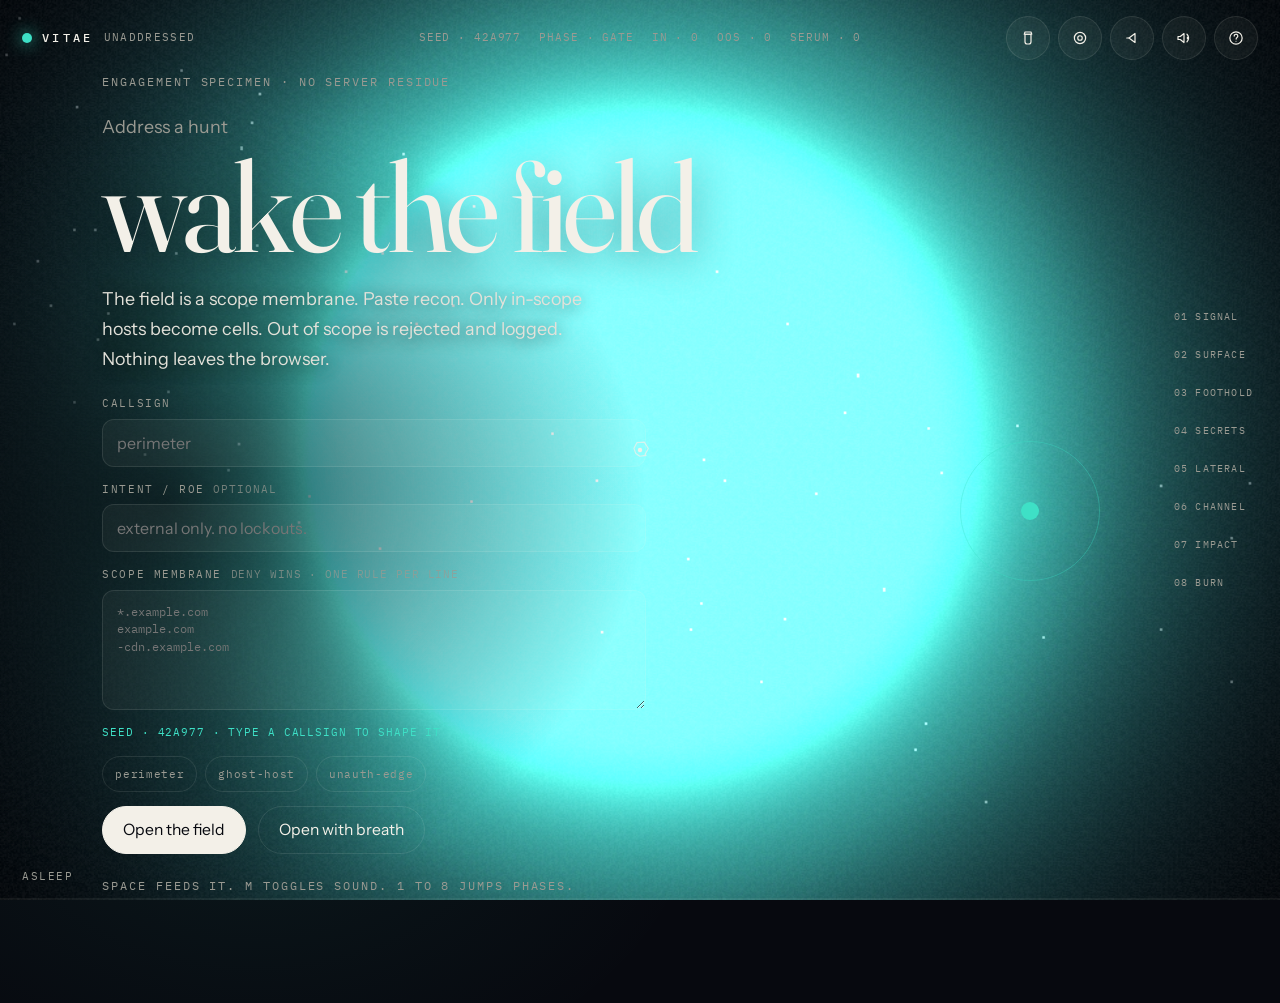
==== vitae/index.html @ b7992773 "Publish VITAE at /vitae Scope membrane and token serum as a GitHub Pages field, same shape as a proj" ====
<!DOCTYPE html>
<html lang="en">
<head>
  <meta charset="utf-8">
  <meta name="viewport" content="width=device-width, initial-scale=1">
  <title>VITAE · hunt specimen</title>
  <meta name="description" content="A scope membrane for recon. Only in-scope hosts become cells. Out of scope is rejected. Nothing leaves the browser.">
  <meta name="theme-color" content="#07090f">
  <meta property="og:title" content="VITAE · hunt specimen">
  <meta property="og:description" content="A scope membrane for recon. Only in-scope hosts become cells. Serum decodes JWTs and secrets in the browser.">
  <meta property="og:type" content="website">
  <meta property="og:url" content="https://kism37.github.io/vitae/">
  <link rel="icon" href="./favicon.svg" type="image/svg+xml">
  <link rel="preconnect" href="https://fonts.googleapis.com">
  <link rel="preconnect" href="https://fonts.gstatic.com" crossorigin>
  <link rel="preload" as="style" href="https://fonts.googleapis.com/css2?family=Fraunces:opsz,wght@9..144,400;9..144,500&family=IBM+Plex+Mono:wght@400;500&family=Instrument+Sans:wght@400;500&display=swap">
  <link rel="stylesheet" href="https://fonts.googleapis.com/css2?family=Fraunces:opsz,wght@9..144,400;9..144,500&family=IBM+Plex+Mono:wght@400;500&family=Instrument+Sans:wght@400;500&display=swap">
  <link rel="stylesheet" href="./css/styles.css">
</head>
<body>
  <a class="skip" href="#story">Skip to story</a>

  <canvas id="field" class="field" aria-hidden="true"></canvas>
  <canvas id="cursor" class="cursor-layer" aria-hidden="true"></canvas>

  <div class="grain" aria-hidden="true"></div>

  <header class="hud" role="banner">
    <div class="hud-brand">
      <span class="mark" aria-hidden="true"></span>
      <span class="hud-name">VITAE</span>
      <span class="hud-spec" id="hud-spec">unaddressed</span>
    </div>
    <p class="hud-vitals" aria-live="polite">
      <span id="vital-seed">SEED · ------</span>
      <span id="vital-scene">PHASE · GATE</span>
      <span id="vital-in">IN · 0</span>
      <span id="vital-oos">OOS · 0</span>
      <span id="vital-serum">SERUM · 0</span>
    </p>
    <div class="hud-actions">
      <button type="button" class="icon-btn" id="btn-serum" aria-expanded="false" aria-controls="serum" aria-label="Open serum" data-magnetic>
        <svg viewBox="0 0 24 24" width="18" height="18" aria-hidden="true">
          <path d="M8 4h8l1 3H7L8 4z" fill="none" stroke="currentColor" stroke-width="1.6" stroke-linejoin="round"/>
          <path d="M8 7h8v10a3 3 0 01-3 3h-2a3 3 0 01-3-3V7z" fill="none" stroke="currentColor" stroke-width="1.6"/>
        </svg>
      </button>
      <button type="button" class="icon-btn" id="btn-membrane" aria-expanded="false" aria-controls="membrane" aria-label="Open membrane" data-magnetic>
        <svg viewBox="0 0 24 24" width="18" height="18" aria-hidden="true">
          <circle cx="12" cy="12" r="3" fill="none" stroke="currentColor" stroke-width="1.6"/>
          <circle cx="12" cy="12" r="7.5" fill="none" stroke="currentColor" stroke-width="1.6"/>
        </svg>
      </button>
      <button type="button" class="icon-btn" id="btn-share" aria-label="Send this specimen" data-magnetic>
        <svg viewBox="0 0 24 24" width="18" height="18" aria-hidden="true">
          <path d="M8 12l8-6v12L8 12z" fill="none" stroke="currentColor" stroke-width="1.6" stroke-linejoin="round"/>
          <path d="M8 12H5" fill="none" stroke="currentColor" stroke-width="1.6" stroke-linecap="round"/>
        </svg>
      </button>
      <button type="button" class="icon-btn" id="btn-sound" aria-pressed="false" aria-label="Enable sound" data-magnetic>
        <svg viewBox="0 0 24 24" width="18" height="18" aria-hidden="true">
          <path id="icon-sound" fill="none" stroke="currentColor" stroke-width="1.6" stroke-linecap="round" stroke-linejoin="round" d="M4 10v4h3l5 4V6L7 10H4zm12.5 1a3 3 0 010 2M16 7a7 7 0 010 10"/>
        </svg>
      </button>
      <button type="button" class="icon-btn" id="btn-help" aria-expanded="false" aria-controls="help" aria-label="Open controls" data-magnetic>
        <svg viewBox="0 0 24 24" width="18" height="18" aria-hidden="true">
          <circle cx="12" cy="12" r="8.2" fill="none" stroke="currentColor" stroke-width="1.6"/>
          <path d="M9.6 9.4a2.4 2.4 0 114 1.8c-.7.6-1.4 1-1.4 2.2" fill="none" stroke="currentColor" stroke-width="1.6" stroke-linecap="round"/>
          <circle cx="12" cy="16.4" r="0.7" fill="currentColor"/>
        </svg>
      </button>
    </div>
  </header>

  <nav class="chapters" aria-label="Operator cycle">
    <ol>
      <li><a href="#signal" data-scene="0" data-magnetic>01 Signal</a></li>
      <li><a href="#surface" data-scene="1" data-magnetic>02 Surface</a></li>
      <li><a href="#foothold" data-scene="2" data-magnetic>03 Foothold</a></li>
      <li><a href="#secrets" data-scene="3" data-magnetic>04 Secrets</a></li>
      <li><a href="#lateral" data-scene="4" data-magnetic>05 Lateral</a></li>
      <li><a href="#channel" data-scene="5" data-magnetic>06 Channel</a></li>
      <li><a href="#impact" data-scene="6" data-magnetic>07 Impact</a></li>
      <li><a href="#burn" data-scene="7" data-magnetic>08 Burn</a></li>
    </ol>
  </nav>

  <nav class="phase-strip" aria-label="Phases">
    <ol>
      <li><button type="button" data-scene="0">01</button></li>
      <li><button type="button" data-scene="1">02</button></li>
      <li><button type="button" data-scene="2">03</button></li>
      <li><button type="button" data-scene="3">04</button></li>
      <li><button type="button" data-scene="4">05</button></li>
      <li><button type="button" data-scene="5">06</button></li>
      <li><button type="button" data-scene="6">07</button></li>
      <li><button type="button" data-scene="7">08</button></li>
    </ol>
  </nav>

  <div class="progress" role="progressbar" aria-label="Cycle progress" aria-valuemin="0" aria-valuemax="100" aria-valuenow="0">
    <span class="progress-bar" id="progress-bar"></span>
  </div>

  <p class="sr-live" id="scene-live" aria-live="polite"></p>

  <section class="gate" id="gate" aria-labelledby="gate-title">
    <p class="eyebrow">Engagement specimen · no server residue</p>
    <h1 id="gate-title" class="gate-title">
      <span class="gate-kicker">Address a hunt</span>
      <span class="display">wake the field</span>
    </h1>
    <p class="lede">The field is a scope membrane. Paste recon. Only in-scope hosts become cells. Out of scope is rejected and logged. Nothing leaves the browser.</p>

    <form class="address" id="address-form">
      <div class="field-row">
        <label for="callsign">Callsign</label>
        <input id="callsign" name="name" type="text" maxlength="32" autocomplete="off" spellcheck="false" placeholder="perimeter" inputmode="text">
      </div>
      <div class="field-row">
        <label for="intent">Intent / ROE <span class="opt">optional</span></label>
        <input id="intent" name="note" type="text" maxlength="80" autocomplete="off" placeholder="external only. no lockouts.">
      </div>
      <div class="field-row">
        <label for="scope">Scope membrane <span class="opt">deny wins · one rule per line</span></label>
        <textarea id="scope" name="scope" rows="5" spellcheck="false" placeholder="*.example.com&#10;example.com&#10;-cdn.example.com"></textarea>
      </div>
      <p class="live-seed" id="live-seed">SEED will form from the callsign</p>
      <div class="examples" id="examples" aria-label="Example specimens"></div>
      <div class="gate-actions">
        <button type="submit" class="btn primary" id="wake-silent" data-magnetic>Open the field</button>
        <button type="button" class="btn ghost" id="wake-sound" data-magnetic>Open with breath</button>
      </div>
    </form>
    <p class="hint">Space feeds it. M toggles sound. 1 to 8 jumps phases.</p>
    <div class="cell" aria-hidden="true">
      <span class="cell-core"></span>
      <span class="cell-ring"></span>
    </div>
  </section>

  <main id="story" class="story" hidden>
    <section class="chapter" id="signal" data-index="0">
      <div class="chapter-inner">
        <p class="index">01 / 08 · signal</p>
        <h2 class="display" data-physics>
          <span class="word">First</span>
          <span class="word">packet</span>
        </h2>
        <p class="copy">Paste recon into the membrane (V). httpx, nmap, URL dumps, a sitemap. Only what matches scope becomes a cell. The rest is a kill.</p>
      </div>
    </section>

    <section class="chapter" id="surface" data-index="1">
      <div class="chapter-inner">
        <p class="index">02 / 08 · surface</p>
        <h2 class="display" data-physics>
          <span class="word">The</span>
          <span class="word">edge</span>
          <span class="word">grows</span>
        </h2>
        <p class="copy">Hosts appear the way cells do: one, then a neighbor, because the first was lonely in DNS. What you can reach from outside is the only body that counts.</p>
      </div>
    </section>

    <section class="chapter" id="foothold" data-index="2">
      <div class="chapter-inner">
        <p class="index">03 / 08 · foothold</p>
        <h2 class="display" data-physics>
          <span class="word">A</span>
          <span class="word">session</span>
          <span class="word">writes</span>
        </h2>
        <p class="copy">Auth is not the end of the hunt. It is the start of the exploit phase. Hold still and the field forgets. Move and it dreams a spine into the app.</p>
      </div>
    </section>

    <section class="chapter" id="secrets" data-index="3">
      <div class="chapter-inner">
        <p class="index">04 / 08 · secrets</p>
        <h2 class="display" data-physics>
          <span class="word">Loot</span>
          <span class="word">has</span>
          <span class="word">mass</span>
        </h2>
        <p class="copy">Paste a JWT, a Set-Cookie, a JS chunk (T). Serum draws the secrets. Expiry is the pulse. Full values are copied, never written to disk.</p>
        <ul class="lexicon" aria-label="Orbiting lexicon">
          <li>session</li>
          <li>scope</li>
          <li>residue</li>
          <li>canary</li>
          <li>afterimage</li>
        </ul>
      </div>
    </section>

    <section class="chapter" id="lateral" data-index="4">
      <div class="chapter-inner">
        <p class="index">05 / 08 · lateral</p>
        <h2 class="display" data-physics>
          <span class="word">Color</span>
          <span class="word">is</span>
          <span class="word">blood</span>
        </h2>
        <p class="copy">Same tenant, next object. Staging to prod if the skin matches. Scroll and the palette migrates. A chain is scored on the end state, not the sum of parts.</p>
      </div>
    </section>

    <section class="chapter" id="channel" data-index="5">
      <div class="chapter-inner">
        <p class="index">06 / 08 · channel</p>
        <h2 class="display" data-physics>
          <span class="word">Silence</span>
          <span class="word">is</span>
          <span class="word">also</span>
          <span class="word">a</span>
          <span class="word">reply</span>
        </h2>
        <p class="copy">C2, exfil, a callback that should not exist. Sound is optional. If you armed breath, the drone is the organism thinking. A quiet channel is still a channel.</p>
      </div>
    </section>

    <section class="chapter" id="impact" data-index="6">
      <div class="chapter-inner">
        <p class="index">07 / 08 · impact</p>
        <h2 class="display" data-physics>
          <span class="word">Prove</span>
          <span class="word">it.</span>
          <span class="word">Then</span>
          <span class="word">stop.</span>
        </h2>
        <p class="copy">Press. Feed the field a pulse. It will not thank you. It will change. Impact is the path you demonstrated, not the theoretical maximum.</p>
        <button type="button" class="btn primary feed" id="btn-feed" data-magnetic>Feed the field</button>
      </div>
    </section>

    <section class="chapter" id="burn" data-index="7">
      <div class="chapter-inner">
        <p class="index">08 / 08 · burn</p>
        <h2 class="display" data-physics>
          <span class="word">No</span>
          <span class="word">residue</span>
        </h2>
        <p class="copy" id="burn-copy">Nothing here is stored on a server. A second visit is a different animal unless you carry the packet. Do not put a client name in the callsign.</p>
        <aside class="packet" id="packet" aria-label="Specimen packet"></aside>
        <p class="seed-line" id="membrane-summary"></p>
        <div class="end-actions">
          <button type="button" class="btn primary" id="btn-seed" data-magnetic>Copy packet</button>
          <button type="button" class="btn ghost" id="btn-share-end" data-magnetic>Send specimen</button>
          <button type="button" class="btn ghost" id="btn-again" data-magnetic>Burn and reseed</button>
        </div>
      </div>
    </section>
  </main>

  <aside class="membrane serum-wrap" id="serum" hidden>
    <div class="membrane-panel" role="dialog" aria-modal="true" aria-labelledby="serum-title">
      <div class="help-head">
        <h2 id="serum-title">Serum</h2>
        <button type="button" class="icon-btn" id="serum-close" aria-label="Close serum">
          <svg viewBox="0 0 24 24" width="18" height="18" aria-hidden="true">
            <path d="M7 7l10 10M17 7L7 17" fill="none" stroke="currentColor" stroke-width="1.6" stroke-linecap="round"/>
          </svg>
        </button>
      </div>
      <p class="membrane-lead">Paste a JWT, Cookie / Set-Cookie, Authorization, or a JS/response blob. Tokens live here until you burn or close the tab. Nothing is stored.</p>
      <textarea id="serum-ingest" rows="6" spellcheck="false" placeholder="eyJhbGciOiJIUzI1NiIsInR5cCI6IkpXVCJ9.eyJzdWIiOiJ0ZXN0In0.sig&#10;Set-Cookie: sid=abc; Path=/&#10;Authorization: Bearer ..."></textarea>
      <div class="end-actions">
        <button type="button" class="btn primary" id="btn-draw" data-magnetic>Draw serum</button>
        <button type="button" class="btn ghost" id="btn-serum-clear" data-magnetic>Drain</button>
      </div>
      <p class="live-seed" id="serum-result">Empty. Paste a token or a response.</p>
      <ul class="host-list serum-list" id="serum-list"></ul>
    </div>
  </aside>

  <aside class="membrane" id="membrane" hidden>
    <div class="membrane-panel" role="dialog" aria-modal="true" aria-labelledby="membrane-title">
      <div class="help-head">
        <h2 id="membrane-title">Membrane</h2>
        <button type="button" class="icon-btn" id="membrane-close" aria-label="Close membrane">
          <svg viewBox="0 0 24 24" width="18" height="18" aria-hidden="true">
            <path d="M7 7l10 10M17 7L7 17" fill="none" stroke="currentColor" stroke-width="1.6" stroke-linecap="round"/>
          </svg>
        </button>
      </div>
      <p class="membrane-lead">Paste recon. Deny wins. Duplicates do not grow the body. Export is the artifact.</p>
      <label class="sr-live" for="ingest">Paste recon</label>
      <textarea id="ingest" rows="6" spellcheck="false" placeholder="https://app.example.com&#10;https://cdn.example.com&#10;10.0.0.8&#10;Host: api.example.com"></textarea>
      <div class="end-actions">
        <button type="button" class="btn primary" id="btn-ingest" data-magnetic>Admit paste</button>
        <button type="button" class="btn ghost" id="btn-export" data-magnetic>Export bundle</button>
        <button type="button" class="btn ghost" id="btn-copy-hosts" data-magnetic>Copy hosts</button>
      </div>
      <p class="live-seed" id="ingest-result">No ingest yet. Scope must exist or every host is rejected.</p>
      <div class="membrane-cols">
        <section>
          <h3>Admitted <span id="count-in">0</span></h3>
          <ul class="host-list" id="host-list"></ul>
        </section>
        <section>
          <h3>Rejected <span id="count-oos">0</span></h3>
          <ul class="host-list reject" id="reject-list"></ul>
        </section>
      </div>
    </div>
  </aside>

  <aside class="help" id="help" hidden>
    <div class="help-panel" role="dialog" aria-modal="true" aria-labelledby="help-title">
      <div class="help-head">
        <h2 id="help-title">How to run it</h2>
        <button type="button" class="icon-btn" id="help-close" aria-label="Close controls">
          <svg viewBox="0 0 24 24" width="18" height="18" aria-hidden="true">
            <path d="M7 7l10 10M17 7L7 17" fill="none" stroke="currentColor" stroke-width="1.6" stroke-linecap="round"/>
          </svg>
        </button>
      </div>
      <ul class="keys">
        <li><kbd>Space</kbd> feed a pulse</li>
        <li><kbd>M</kbd> sound on or off</li>
        <li><kbd>T</kbd> serum: JWT, cookies, secrets</li>
        <li><kbd>V</kbd> open membrane / ingest clipboard</li>
        <li><kbd>S</kbd> copy the packet</li>
        <li><kbd>↑</kbd> <kbd>↓</kbd> previous / next phase</li>
        <li><kbd>1</kbd> to <kbd>8</kbd> jump a phase</li>
        <li><kbd>?</kbd> this panel</li>
        <li><kbd>Esc</kbd> close</li>
      </ul>
      <p>Scope is the immune system. Serum is jwt.io plus a secret needle, in the body: expiry drives the pulse. Secrets are never written to localStorage.</p>
    </div>
  </aside>

  <footer class="status" role="contentinfo">
    <span id="status-line">asleep</span>
    <span class="fps" id="fps" hidden>60</span>
  </footer>

  <script type="module" src="./js/main.js"></script>
</body>
</html>
---- vitae/css/styles.css ----
:root {
  --bg-deep: #05060a;
  --bg: #07090f;
  --elevated: #0c1018;
  --fg: #f3f0e8;
  --muted: #9a9a92;
  --life: #3ee0c6;
  --life-dim: rgba(62, 224, 198, 0.18);
  --plasma: #8b7cff;
  --pulse: #f0b429;
  --border: rgba(243, 240, 232, 0.1);
  --surface: rgba(243, 240, 232, 0.045);
  --ease: cubic-bezier(0.16, 1, 0.3, 1);
  --radius: 16px;
  --hud: 72px;
  --safe-top: env(safe-area-inset-top, 0px);
  --safe-bottom: env(safe-area-inset-bottom, 0px);
  --font-display: "Fraunces", "Times New Roman", serif;
  --font-body: "Instrument Sans", "Segoe UI", sans-serif;
  --font-mono: "IBM Plex Mono", ui-monospace, monospace;
}

*,
*::before,
*::after {
  box-sizing: border-box;
}

html {
  background: var(--bg-deep);
  color: var(--fg);
  scroll-behavior: auto;
}

html.awake {
  scroll-behavior: smooth;
}

html.reduced {
  scroll-behavior: auto;
}

body {
  margin: 0;
  min-height: 100dvh;
  touch-action: manipulation;
  font-family: var(--font-body);
  font-size: 1.05rem;
  line-height: 1.6;
  background:
    radial-gradient(1200px 700px at 70% 20%, rgba(139, 124, 255, 0.09), transparent 55%),
    radial-gradient(900px 600px at 20% 80%, rgba(62, 224, 198, 0.07), transparent 50%),
    var(--bg);
  overflow-x: hidden;
  cursor: none;
  text-rendering: optimizeLegibility;
  -webkit-font-smoothing: antialiased;
}

body.no-webgl {
  background:
    radial-gradient(ellipse 50% 40% at 50% 48%, rgba(62, 224, 198, 0.28), transparent 60%),
    radial-gradient(ellipse 30% 30% at 58% 42%, rgba(139, 124, 255, 0.2), transparent 55%),
    var(--bg);
}

.is-mobile body,
body.native-cursor {
  cursor: auto;
}

.skip {
  position: absolute;
  left: 12px;
  top: 12px;
  z-index: 80;
  padding: 10px 14px;
  background: var(--fg);
  color: var(--bg);
  text-decoration: none;
  border-radius: 8px;
  transform: translateY(-140%);
  transition: transform 180ms var(--ease);
}

.skip:focus {
  transform: none;
}

.field,
.cursor-layer {
  position: fixed;
  inset: 0;
  width: 100%;
  height: 100%;
  pointer-events: none;
}

.field {
  z-index: 0;
}

.cursor-layer {
  z-index: 50;
}

.grain {
  position: fixed;
  inset: 0;
  z-index: 2;
  pointer-events: none;
  opacity: 0.09;
  mix-blend-mode: overlay;
  background-image: url("data:image/svg+xml,%3Csvg viewBox='0 0 200 200' xmlns='http://www.w3.org/2000/svg'%3E%3Cfilter id='n'%3E%3CfeTurbulence type='fractalNoise' baseFrequency='.85' numOctaves='4' stitchTiles='stitch'/%3E%3C/filter%3E%3Crect width='100%25' height='100%25' filter='url(%23n)'/%3E%3C/svg%3E");
}

.hud {
  position: fixed;
  top: 0;
  left: 0;
  right: 0;
  z-index: 30;
  display: grid;
  grid-template-columns: 1fr auto 1fr;
  align-items: center;
  gap: 16px;
  padding: calc(16px + var(--safe-top)) 22px 12px;
  pointer-events: none;
  color: var(--fg);
}

.hud-brand,
.hud-actions,
.chapters a,
.icon-btn,
.btn {
  pointer-events: auto;
}

.hud-brand {
  display: flex;
  align-items: center;
  gap: 10px;
  min-width: 0;
}

.mark {
  width: 10px;
  height: 10px;
  border-radius: 50%;
  background: var(--life);
  box-shadow: 0 0 16px var(--life);
  animation: breathe 2.8s var(--ease) infinite;
}

.hud-name {
  font-family: var(--font-mono);
  font-size: 12px;
  letter-spacing: 0.28em;
  font-weight: 500;
}

.hud-spec {
  color: var(--muted);
  font-family: var(--font-mono);
  font-size: 11px;
  letter-spacing: 0.12em;
  text-transform: uppercase;
}

.hud-vitals {
  margin: 0;
  display: flex;
  gap: 18px;
  justify-content: center;
  font-family: var(--font-mono);
  font-size: 11px;
  letter-spacing: 0.08em;
  color: var(--muted);
  text-transform: uppercase;
}

.hud-actions {
  display: flex;
  justify-content: flex-end;
  gap: 8px;
}

.icon-btn {
  width: 44px;
  height: 44px;
  display: grid;
  place-items: center;
  border: 1px solid var(--border);
  background: var(--surface);
  color: var(--fg);
  border-radius: 999px;
  cursor: pointer;
  transition: transform 200ms var(--ease), background 200ms var(--ease), border-color 200ms var(--ease);
}

.icon-btn:hover {
  background: rgba(243, 240, 232, 0.08);
  border-color: rgba(62, 224, 198, 0.4);
}

.icon-btn:focus-visible,
.btn:focus-visible,
.chapters a:focus-visible {
  outline: 2px solid var(--life);
  outline-offset: 3px;
}

.icon-btn[aria-pressed="true"] {
  color: var(--life);
  border-color: rgba(62, 224, 198, 0.55);
}

.chapters {
  position: fixed;
  right: 18px;
  top: 50%;
  transform: translateY(-50%);
  z-index: 30;
  pointer-events: none;
}

.chapters ol {
  list-style: none;
  margin: 0;
  padding: 0;
  display: grid;
  gap: 6px;
}

.chapters a {
  display: inline-flex;
  align-items: center;
  min-height: 32px;
  padding: 4px 8px;
  color: var(--muted);
  text-decoration: none;
  font-family: var(--font-mono);
  font-size: 10px;
  letter-spacing: 0.12em;
  text-transform: uppercase;
  border-right: 1px solid transparent;
  transition: color 200ms var(--ease), border-color 200ms var(--ease);
}

.chapters a:hover,
.chapters a[aria-current="true"] {
  color: var(--fg);
  border-right-color: var(--life);
}

.progress {
  position: fixed;
  left: 0;
  right: 0;
  bottom: 0;
  height: 2px;
  z-index: 30;
  background: rgba(243, 240, 232, 0.06);
}

.progress-bar {
  display: block;
  height: 100%;
  width: 0%;
  background: linear-gradient(90deg, var(--life), var(--plasma), var(--pulse));
  transform-origin: left;
}

.sr-live {
  position: absolute;
  width: 1px;
  height: 1px;
  overflow: hidden;
  clip: rect(0 0 0 0);
}

.gate {
  position: relative;
  z-index: 10;
  min-height: 100dvh;
  display: grid;
  align-content: center;
  justify-items: start;
  gap: 22px;
  padding: calc(var(--hud) + var(--safe-top)) 8vw 12vh;
  max-width: 78rem;
}

.eyebrow,
.index,
.hint,
.seed-line {
  font-family: var(--font-mono);
  font-size: 12px;
  letter-spacing: 0.16em;
  text-transform: uppercase;
  color: var(--muted);
  margin: 0;
}

.gate-title {
  margin: 0;
  display: grid;
  gap: 8px;
}

.gate-kicker {
  font-family: var(--font-body);
  font-size: clamp(1rem, 1.4vw, 1.2rem);
  font-weight: 400;
  color: var(--muted);
  letter-spacing: 0;
  text-transform: none;
}

.display {
  font-family: var(--font-display);
  font-weight: 400;
  font-optical-sizing: auto;
  font-size: clamp(3.4rem, 10vw, 8.4rem);
  line-height: 0.88;
  letter-spacing: -0.035em;
  margin: 0;
  max-width: 16ch;
}

.lede,
.copy {
  max-width: 42ch;
  color: color-mix(in srgb, var(--fg) 82%, var(--muted));
  font-size: clamp(1.02rem, 1.4vw, 1.2rem);
  line-height: 1.65;
  margin: 0;
}

.address {
  display: grid;
  gap: 14px;
  width: min(34rem, 100%);
}

.field-row {
  display: grid;
  gap: 6px;
}

.field-row label {
  font-family: var(--font-mono);
  font-size: 11px;
  letter-spacing: 0.14em;
  text-transform: uppercase;
  color: var(--muted);
}

.opt {
  letter-spacing: 0.08em;
  opacity: 0.7;
}

.field-row input,
.field-row textarea,
.membrane textarea {
  min-height: 48px;
  width: 100%;
  padding: 0 14px;
  border-radius: 12px;
  border: 1px solid var(--border);
  background: var(--surface);
  color: var(--fg);
  font-family: var(--font-body);
  font-size: 1rem;
}

.field-row textarea,
.membrane textarea {
  min-height: 120px;
  padding: 12px 14px;
  resize: vertical;
  font-family: var(--font-mono);
  font-size: 12px;
  line-height: 1.45;
  letter-spacing: 0;
}

.field-row input:focus,
.field-row textarea:focus,
.membrane textarea:focus {
  outline: 2px solid var(--life);
  outline-offset: 2px;
}

.live-seed {
  margin: 0;
  font-family: var(--font-mono);
  font-size: 11px;
  letter-spacing: 0.08em;
  text-transform: uppercase;
  color: var(--life);
}

.examples {
  display: flex;
  flex-wrap: wrap;
  gap: 8px;
}

.chip {
  min-height: 36px;
  padding: 0 12px;
  border-radius: 999px;
  border: 1px solid var(--border);
  background: transparent;
  color: var(--muted);
  font-family: var(--font-mono);
  font-size: 11px;
  letter-spacing: 0.06em;
  cursor: pointer;
}

.chip:hover,
.chip:focus-visible {
  color: var(--fg);
  border-color: rgba(62, 224, 198, 0.45);
}

.packet {
  display: grid;
  gap: 6px;
  width: min(28rem, 100%);
  padding: 14px 16px;
  border: 1px solid var(--border);
  border-radius: 12px;
  background: var(--surface);
  font-family: var(--font-mono);
  font-size: 12px;
  letter-spacing: 0.06em;
  text-transform: uppercase;
}

.packet div {
  display: flex;
  justify-content: space-between;
  gap: 16px;
}

.packet span {
  color: var(--muted);
}

.packet strong {
  font-weight: 500;
  color: var(--fg);
  text-align: right;
}

.phase-strip {
  display: none;
}

.gate-actions,
.end-actions {
  display: flex;
  flex-wrap: wrap;
  gap: 12px;
}

.btn {
  min-height: 48px;
  padding: 0 20px;
  border-radius: 999px;
  border: 1px solid var(--border);
  background: transparent;
  color: var(--fg);
  font-family: var(--font-body);
  font-size: 0.98rem;
  cursor: pointer;
  transition: transform 180ms var(--ease), background 180ms var(--ease), border-color 180ms var(--ease);
}

.btn:hover {
  transform: translateY(-1px);
}

.btn:active {
  transform: scale(0.98);
}

.btn.primary {
  background: var(--fg);
  color: var(--bg);
  border-color: var(--fg);
}

.btn.primary:hover {
  background: #fff;
}

.btn.ghost:hover {
  border-color: var(--life);
  color: var(--life);
}

.cell {
  position: absolute;
  right: 10vw;
  top: 42%;
  width: 180px;
  height: 180px;
  pointer-events: none;
}

.cell-core,
.cell-ring {
  position: absolute;
  inset: 50%;
  border-radius: 50%;
}

.cell-core {
  width: 18px;
  height: 18px;
  margin: -9px;
  background: var(--life);
  box-shadow: 0 0 40px var(--life);
  animation: breathe 2.4s var(--ease) infinite;
}

.cell-ring {
  width: 140px;
  height: 140px;
  margin: -70px;
  border: 1px solid rgba(62, 224, 198, 0.35);
  animation: expand 3.6s var(--ease) infinite;
}

.story {
  position: relative;
  z-index: 8;
}

.story[hidden],
.help[hidden],
.gate[hidden],
.membrane[hidden],
.serum-wrap[hidden] {
  display: none;
}

.membrane {
  position: fixed;
  inset: 0;
  z-index: 60;
  display: grid;
  place-items: center;
  padding: 20px;
  background: rgba(5, 6, 10, 0.66);
  backdrop-filter: blur(10px);
}

.membrane-panel {
  width: min(820px, 100%);
  max-height: min(88dvh, 900px);
  overflow: auto;
  background: var(--elevated);
  border: 1px solid var(--border);
  border-radius: var(--radius);
  padding: 20px 20px 24px;
}

.membrane-lead {
  color: var(--muted);
  margin: 0 0 12px;
}

.membrane-cols {
  display: grid;
  grid-template-columns: 1fr 1fr;
  gap: 16px;
  margin-top: 16px;
}

.membrane-cols h3 {
  margin: 0 0 8px;
  font-family: var(--font-mono);
  font-size: 11px;
  letter-spacing: 0.14em;
  text-transform: uppercase;
  font-weight: 500;
  color: var(--muted);
}

.host-list {
  list-style: none;
  margin: 0;
  padding: 0;
  display: grid;
  gap: 4px;
  max-height: 240px;
  overflow: auto;
}

.host-list li {
  display: flex;
  justify-content: space-between;
  gap: 8px;
  padding: 6px 8px;
  border-radius: 8px;
  font-family: var(--font-mono);
  font-size: 12px;
  cursor: pointer;
  border: 1px solid transparent;
}

.host-list li:hover,
.host-list li:focus-visible {
  border-color: var(--border);
  background: var(--surface);
}

.host-list.reject li {
  color: var(--muted);
}

.serum-list li {
  flex-wrap: wrap;
  align-items: baseline;
}

.serum-list .meta {
  width: 100%;
  color: var(--muted);
  font-size: 11px;
}

.flag {
  display: inline-block;
  margin-left: 6px;
  padding: 1px 6px;
  border-radius: 999px;
  border: 1px solid rgba(240, 180, 41, 0.4);
  color: var(--pulse);
  font-size: 10px;
}

.flag.dead {
  border-color: rgba(220, 38, 38, 0.5);
  color: #f0a0a0;
}

@media (max-width: 700px) {
  .membrane-cols {
    grid-template-columns: 1fr;
  }
}

.chapter {
  min-height: 140vh;
  position: relative;
}

.chapter-inner {
  position: sticky;
  top: 0;
  min-height: 100dvh;
  display: grid;
  align-content: center;
  gap: 20px;
  padding: calc(var(--hud) + var(--safe-top)) 8vw 14vh;
  max-width: 78rem;
}

.chapter-inner::before,
.gate::before {
  content: "";
  position: absolute;
  inset: 12vh auto 12vh 0;
  width: min(52rem, 78vw);
  background: radial-gradient(80% 70% at 20% 50%, rgba(5, 6, 10, 0.72), transparent 72%);
  pointer-events: none;
  z-index: -1;
}

.gate {
  isolation: isolate;
}

.chapter-inner {
  isolation: isolate;
}

.display {
  text-shadow: 0 8px 40px rgba(5, 6, 10, 0.45);
}

.copy,
.lede {
  text-shadow: 0 2px 18px rgba(5, 6, 10, 0.8);
}

.chapter .display {
  display: flex;
  flex-wrap: wrap;
  gap: 0.18em 0.28em;
}

.word {
  display: inline-block;
  will-change: transform;
}

.letter {
  display: inline-block;
  will-change: transform;
}

.lexicon {
  list-style: none;
  padding: 0;
  margin: 12px 0 0;
  display: flex;
  flex-wrap: wrap;
  gap: 10px 22px;
}

.lexicon li {
  font-family: var(--font-display);
  font-style: italic;
  font-size: clamp(1.4rem, 3vw, 2.4rem);
  color: color-mix(in srgb, var(--life) 70%, var(--fg));
  opacity: 0.72;
  animation: drift 9s ease-in-out infinite;
}

.lexicon li:nth-child(2) { animation-delay: -1.6s; color: color-mix(in srgb, var(--plasma) 70%, var(--fg)); }
.lexicon li:nth-child(3) { animation-delay: -3.2s; }
.lexicon li:nth-child(4) { animation-delay: -4.8s; color: color-mix(in srgb, var(--pulse) 55%, var(--fg)); }
.lexicon li:nth-child(5) { animation-delay: -6.1s; }

.feed {
  width: max-content;
}

.help {
  position: fixed;
  inset: 0;
  z-index: 60;
  display: grid;
  place-items: center;
  padding: 24px;
  background: rgba(5, 6, 10, 0.62);
  backdrop-filter: blur(10px);
}

.help-panel {
  width: min(520px, 100%);
  background: var(--elevated);
  border: 1px solid var(--border);
  border-radius: var(--radius);
  padding: 22px 22px 26px;
  box-shadow: 0 24px 80px rgba(0, 0, 0, 0.45);
}

.help-head {
  display: flex;
  justify-content: space-between;
  align-items: center;
  gap: 12px;
}

.help-head h2 {
  margin: 0;
  font-family: var(--font-display);
  font-size: 2rem;
  font-weight: 400;
}

.keys {
  list-style: none;
  padding: 0;
  margin: 18px 0;
  display: grid;
  gap: 10px;
}

.keys li {
  display: flex;
  align-items: center;
  gap: 10px;
  color: var(--muted);
}

kbd {
  font-family: var(--font-mono);
  font-size: 11px;
  padding: 4px 7px;
  border: 1px solid var(--border);
  border-radius: 6px;
  color: var(--fg);
  min-width: 1.8em;
  text-align: center;
}

.status {
  position: fixed;
  left: 22px;
  bottom: calc(14px + var(--safe-bottom));
  z-index: 30;
  display: flex;
  gap: 16px;
  font-family: var(--font-mono);
  font-size: 11px;
  letter-spacing: 0.14em;
  text-transform: uppercase;
  color: var(--muted);
  pointer-events: none;
}

.fps {
  color: var(--life);
}

body.awake .gate {
  animation: lift 900ms var(--ease) forwards;
}

@keyframes breathe {
  0%, 100% { transform: scale(1); opacity: 1; }
  50% { transform: scale(1.35); opacity: 0.65; }
}

@keyframes expand {
  0% { transform: scale(0.55); opacity: 0.7; }
  100% { transform: scale(1.25); opacity: 0; }
}

@keyframes drift {
  0%, 100% { transform: translate3d(0, 0, 0); }
  50% { transform: translate3d(12px, -10px, 0); }
}

@keyframes lift {
  to { opacity: 0; visibility: hidden; }
}

@media (max-width: 900px) {
  .hud {
    grid-template-columns: 1fr auto;
  }

  .hud-vitals {
    display: none;
  }

  .chapters {
    display: none;
  }

  .cell {
    display: none;
  }

  .display {
    font-size: clamp(2.6rem, 16vw, 4.6rem);
  }

  .chapter {
    min-height: 125vh;
  }

  .gate-actions .btn {
    width: 100%;
  }

  .phase-strip {
    display: block;
    position: fixed;
    left: 0;
    right: 0;
    bottom: calc(10px + var(--safe-bottom));
    z-index: 30;
    pointer-events: none;
  }

  .phase-strip ol {
    list-style: none;
    margin: 0 auto;
    padding: 0;
    width: max-content;
    display: flex;
    gap: 4px;
    pointer-events: auto;
  }

  .phase-strip button {
    width: 36px;
    height: 36px;
    border-radius: 999px;
    border: 1px solid var(--border);
    background: rgba(7, 9, 15, 0.72);
    color: var(--muted);
    font-family: var(--font-mono);
    font-size: 10px;
    cursor: pointer;
  }

  .phase-strip button[aria-current="true"] {
    color: var(--bg);
    background: var(--life);
    border-color: var(--life);
  }
}

@media (prefers-reduced-motion: reduce) {
  html {
    scroll-behavior: auto;
  }

  .mark,
  .cell-core,
  .cell-ring,
  .lexicon li {
    animation: none;
  }

  .grain {
    display: none;
  }
}

@media (pointer: coarse) {
  body {
    cursor: auto;
  }

  .cursor-layer {
    display: none;
  }
}
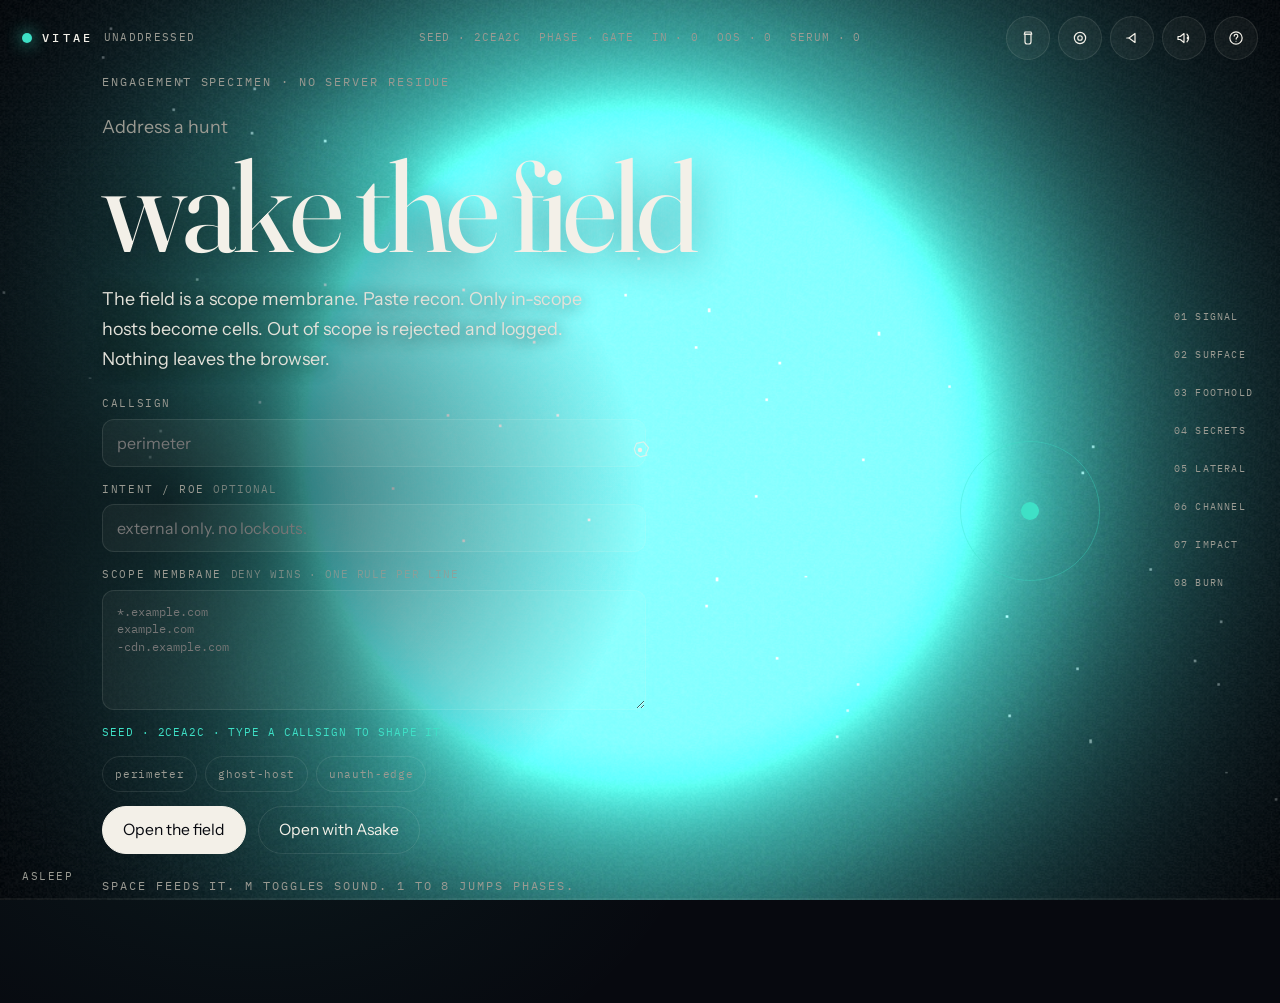
==== commit 05330b2f: "Use official Asake Red Bull Symphonic as VITAE breath Stream the official YouTube performance. No ri" ====
--- a/vitae/index.html
+++ b/vitae/index.html
@@ -7,9 +7,8 @@
   <meta name="description" content="A scope membrane for recon. Only in-scope hosts become cells. Out of scope is rejected. Nothing leaves the browser.">
   <meta name="theme-color" content="#07090f">
   <meta property="og:title" content="VITAE · hunt specimen">
-  <meta property="og:description" content="A scope membrane for recon. Only in-scope hosts become cells. Serum decodes JWTs and secrets in the browser.">
+  <meta property="og:description" content="A living engagement specimen. Name a hunt. Send the packet.">
   <meta property="og:type" content="website">
-  <meta property="og:url" content="https://kism37.github.io/vitae/">
   <link rel="icon" href="./favicon.svg" type="image/svg+xml">
   <link rel="preconnect" href="https://fonts.googleapis.com">
   <link rel="preconnect" href="https://fonts.gstatic.com" crossorigin>
@@ -129,7 +128,7 @@
       <div class="examples" id="examples" aria-label="Example specimens"></div>
       <div class="gate-actions">
         <button type="submit" class="btn primary" id="wake-silent" data-magnetic>Open the field</button>
-        <button type="button" class="btn ghost" id="wake-sound" data-magnetic>Open with breath</button>
+        <button type="button" class="btn ghost" id="wake-sound" data-magnetic>Open with Asake</button>
       </div>
     </form>
     <p class="hint">Space feeds it. M toggles sound. 1 to 8 jumps phases.</p>
@@ -318,7 +317,7 @@
       </div>
       <ul class="keys">
         <li><kbd>Space</kbd> feed a pulse</li>
-        <li><kbd>M</kbd> sound on or off</li>
+        <li><kbd>M</kbd> Asake on or off</li>
         <li><kbd>T</kbd> serum: JWT, cookies, secrets</li>
         <li><kbd>V</kbd> open membrane / ingest clipboard</li>
         <li><kbd>S</kbd> copy the packet</li>
@@ -327,8 +326,13 @@
         <li><kbd>?</kbd> this panel</li>
         <li><kbd>Esc</kbd> close</li>
       </ul>
-      <p>Scope is the immune system. Serum is jwt.io plus a secret needle, in the body: expiry drives the pulse. Secrets are never written to localStorage.</p>
-    </div>
+      <p>Breath is Asake at Red Bull Symphonic, streamed from his official YouTube. Scope is the immune system. Serum never writes secrets to disk.</p>
+    </div>
+  </aside>
+
+  <aside class="breath-dock" id="breath-dock" hidden>
+    <div class="yt-frame" id="yt-player"></div>
+    <a class="breath-credit" href="https://www.youtube.com/watch?v=lIp-OwMozKI" target="_blank" rel="noopener">Asake · Red Bull Symphonic · official</a>
   </aside>
 
   <footer class="status" role="contentinfo">
--- a/vitae/css/styles.css
+++ b/vitae/css/styles.css
@@ -806,6 +806,50 @@
   text-align: center;
 }
 
+.breath-dock {
+  position: fixed;
+  left: 18px;
+  bottom: calc(42px + var(--safe-bottom));
+  z-index: 40;
+  width: 200px;
+  pointer-events: auto;
+}
+
+.breath-dock[hidden] {
+  display: none;
+}
+
+.yt-frame {
+  width: 200px;
+  height: 112px;
+  overflow: hidden;
+  border: 1px solid var(--border);
+  border-radius: 10px;
+  background: #05060a;
+}
+
+.yt-frame iframe {
+  display: block;
+  width: 200px;
+  height: 112px;
+}
+
+.breath-credit {
+  display: block;
+  margin-top: 6px;
+  font-family: var(--font-mono);
+  font-size: 10px;
+  letter-spacing: 0.1em;
+  text-transform: uppercase;
+  color: var(--muted);
+  text-decoration: none;
+}
+
+.breath-credit:hover,
+.breath-credit:focus-visible {
+  color: var(--life);
+}
+
 .status {
   position: fixed;
   left: 22px;
@@ -914,6 +958,19 @@
     background: var(--life);
     border-color: var(--life);
   }
+
+  .breath-dock {
+    left: auto;
+    right: 12px;
+    bottom: calc(56px + var(--safe-bottom));
+    width: 148px;
+  }
+
+  .yt-frame,
+  .yt-frame iframe {
+    width: 148px;
+    height: 83px;
+  }
 }
 
 @media (prefers-reduced-motion: reduce) {
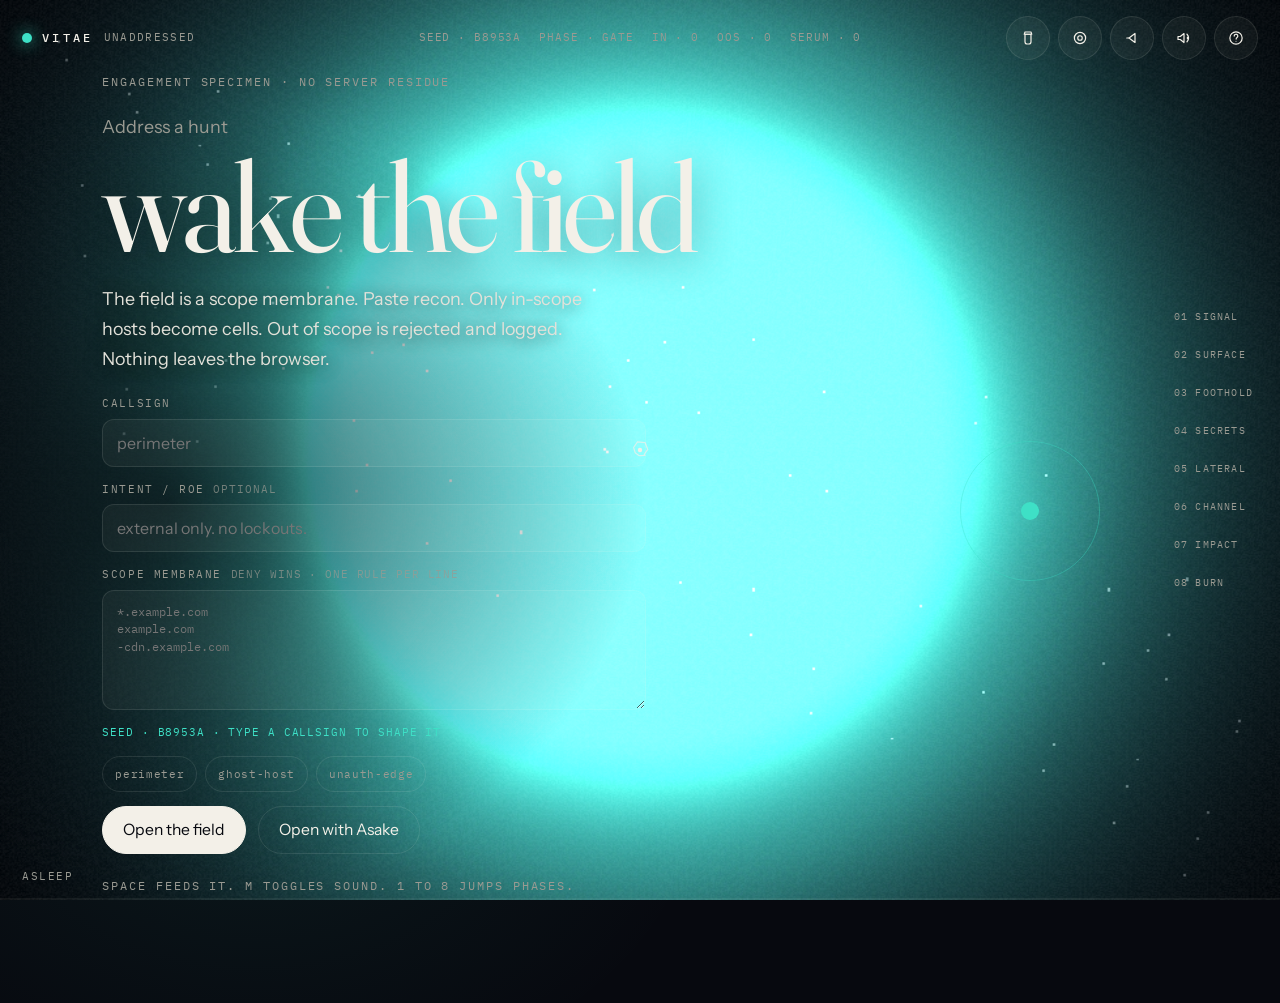
==== commit f57a71eb: "Play Asake on the same click as unlock Mount a visible official YouTube embed synchronously so the b" ====
--- a/vitae/index.html
+++ b/vitae/index.html
@@ -332,6 +332,7 @@
 
   <aside class="breath-dock" id="breath-dock" hidden>
     <div class="yt-frame" id="yt-player"></div>
+    <button type="button" class="btn ghost breath-play" id="btn-asake">Tap if silent</button>
     <a class="breath-credit" href="https://www.youtube.com/watch?v=lIp-OwMozKI" target="_blank" rel="noopener">Asake · Red Bull Symphonic · official</a>
   </aside>
 
--- a/vitae/css/styles.css
+++ b/vitae/css/styles.css
@@ -811,7 +811,7 @@
   left: 18px;
   bottom: calc(42px + var(--safe-bottom));
   z-index: 40;
-  width: 200px;
+  width: 280px;
   pointer-events: auto;
 }
 
@@ -820,8 +820,8 @@
 }
 
 .yt-frame {
-  width: 200px;
-  height: 112px;
+  width: 280px;
+  height: 158px;
   overflow: hidden;
   border: 1px solid var(--border);
   border-radius: 10px;
@@ -830,8 +830,15 @@
 
 .yt-frame iframe {
   display: block;
-  width: 200px;
-  height: 112px;
+  width: 280px;
+  height: 158px;
+  border: 0;
+}
+
+.breath-play {
+  width: 100%;
+  margin-top: 8px;
+  min-height: 40px;
 }
 
 .breath-credit {
@@ -960,16 +967,16 @@
   }
 
   .breath-dock {
-    left: auto;
+    left: 12px;
     right: 12px;
+    width: auto;
     bottom: calc(56px + var(--safe-bottom));
-    width: 148px;
   }
 
   .yt-frame,
   .yt-frame iframe {
-    width: 148px;
-    height: 83px;
+    width: 100%;
+    height: 160px;
   }
 }
 
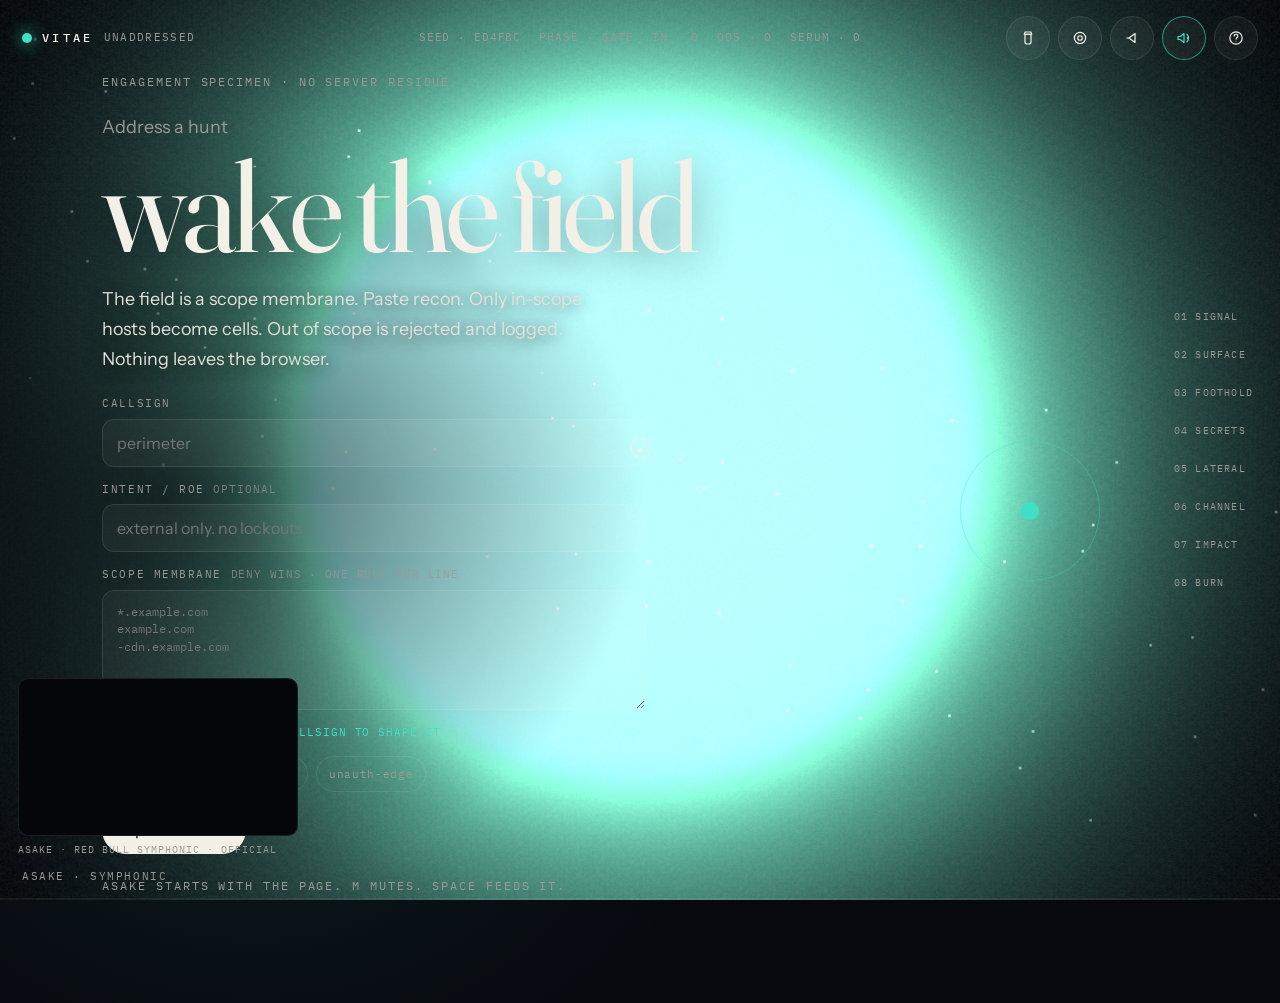
==== commit e3c0e547: "Start Asake as soon as VITAE loads Remove the Open with Asake button. Embed autoplays on load. First" ====
--- a/vitae/index.html
+++ b/vitae/index.html
@@ -128,10 +128,9 @@
       <div class="examples" id="examples" aria-label="Example specimens"></div>
       <div class="gate-actions">
         <button type="submit" class="btn primary" id="wake-silent" data-magnetic>Open the field</button>
-        <button type="button" class="btn ghost" id="wake-sound" data-magnetic>Open with Asake</button>
       </div>
     </form>
-    <p class="hint">Space feeds it. M toggles sound. 1 to 8 jumps phases.</p>
+    <p class="hint">Asake starts with the page. M mutes. Space feeds it.</p>
     <div class="cell" aria-hidden="true">
       <span class="cell-core"></span>
       <span class="cell-ring"></span>
@@ -215,7 +214,7 @@
           <span class="word">a</span>
           <span class="word">reply</span>
         </h2>
-        <p class="copy">C2, exfil, a callback that should not exist. Sound is optional. If you armed breath, the drone is the organism thinking. A quiet channel is still a channel.</p>
+        <p class="copy">C2, exfil, a callback that should not exist. Asake is already in the room. M cuts him. A quiet channel is still a channel.</p>
       </div>
     </section>
 
@@ -330,9 +329,17 @@
     </div>
   </aside>
 
-  <aside class="breath-dock" id="breath-dock" hidden>
-    <div class="yt-frame" id="yt-player"></div>
-    <button type="button" class="btn ghost breath-play" id="btn-asake">Tap if silent</button>
+  <aside class="breath-dock" id="breath-dock">
+    <div class="yt-frame" id="yt-player">
+      <iframe
+        id="yt-embed"
+        title="Asake Red Bull Symphonic"
+        src="https://www.youtube.com/embed/lIp-OwMozKI?autoplay=1&mute=0&start=52&loop=1&playlist=lIp-OwMozKI&playsinline=1&rel=0&modestbranding=1"
+        allow="autoplay; encrypted-media; picture-in-picture; fullscreen"
+        referrerpolicy="strict-origin-when-cross-origin"
+        allowfullscreen
+      ></iframe>
+    </div>
     <a class="breath-credit" href="https://www.youtube.com/watch?v=lIp-OwMozKI" target="_blank" rel="noopener">Asake · Red Bull Symphonic · official</a>
   </aside>
 
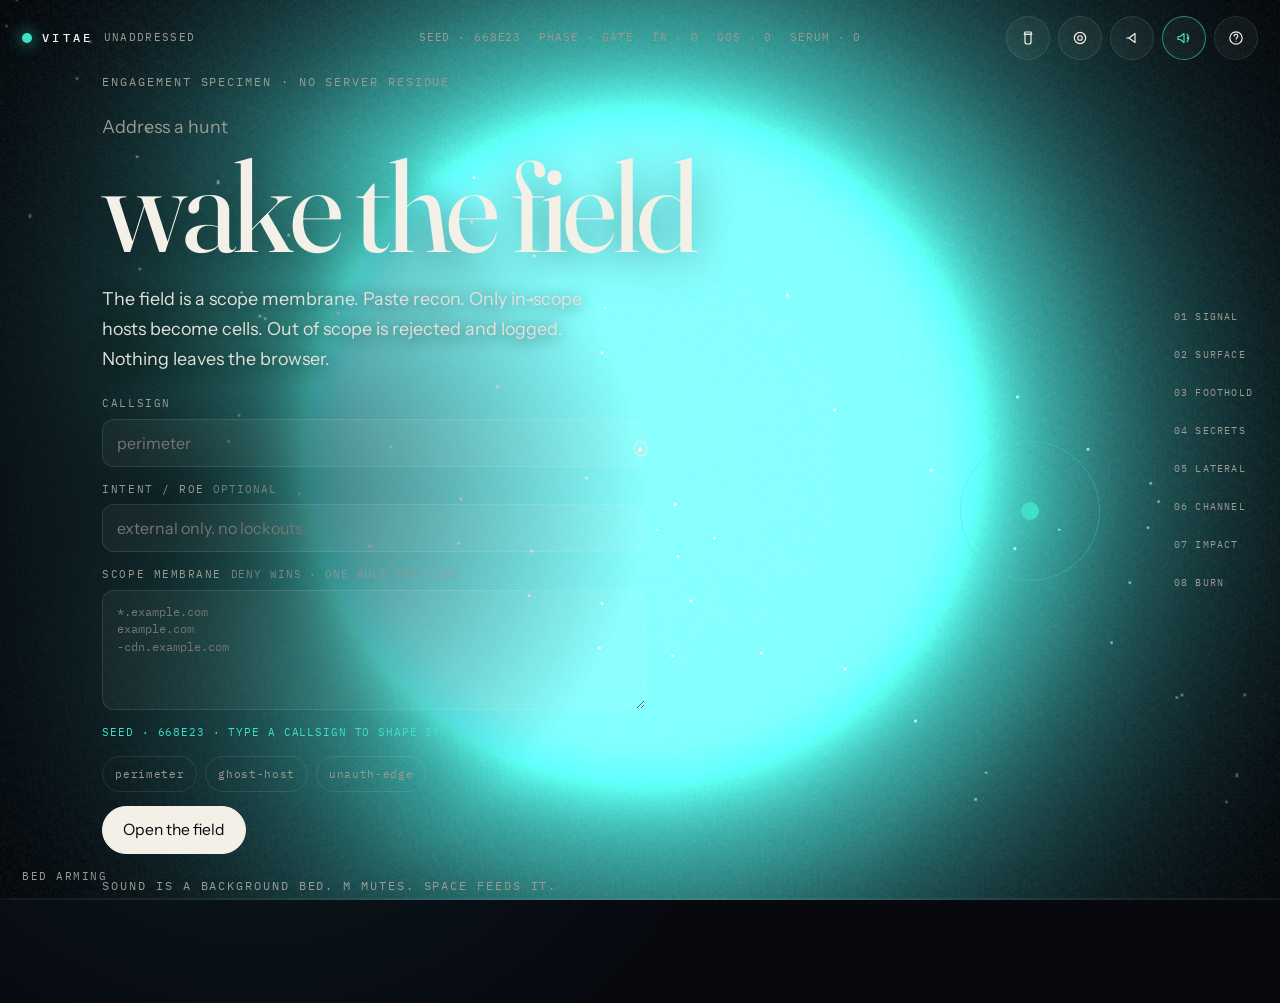
==== commit 859a6ab4: "Make breath a hidden audio bed, not a YouTube player No ripped commercial track in the repo. Loop a " ====
--- a/vitae/index.html
+++ b/vitae/index.html
@@ -130,7 +130,7 @@
         <button type="submit" class="btn primary" id="wake-silent" data-magnetic>Open the field</button>
       </div>
     </form>
-    <p class="hint">Asake starts with the page. M mutes. Space feeds it.</p>
+    <p class="hint">Sound is a background bed. M mutes. Space feeds it.</p>
     <div class="cell" aria-hidden="true">
       <span class="cell-core"></span>
       <span class="cell-ring"></span>
@@ -214,7 +214,7 @@
           <span class="word">a</span>
           <span class="word">reply</span>
         </h2>
-        <p class="copy">C2, exfil, a callback that should not exist. Asake is already in the room. M cuts him. A quiet channel is still a channel.</p>
+        <p class="copy">C2, exfil, a callback that should not exist. The bed is already in the room. M cuts it. A quiet channel is still a channel.</p>
       </div>
     </section>
 
@@ -316,7 +316,7 @@
       </div>
       <ul class="keys">
         <li><kbd>Space</kbd> feed a pulse</li>
-        <li><kbd>M</kbd> Asake on or off</li>
+        <li><kbd>M</kbd> sound on or off</li>
         <li><kbd>T</kbd> serum: JWT, cookies, secrets</li>
         <li><kbd>V</kbd> open membrane / ingest clipboard</li>
         <li><kbd>S</kbd> copy the packet</li>
@@ -325,23 +325,13 @@
         <li><kbd>?</kbd> this panel</li>
         <li><kbd>Esc</kbd> close</li>
       </ul>
-      <p>Breath is Asake at Red Bull Symphonic, streamed from his official YouTube. Scope is the immune system. Serum never writes secrets to disk.</p>
+      <p>Breath is a hidden audio bed, not a player. Scope is the immune system. Serum never writes secrets to disk.</p>
     </div>
   </aside>
 
-  <aside class="breath-dock" id="breath-dock">
-    <div class="yt-frame" id="yt-player">
-      <iframe
-        id="yt-embed"
-        title="Asake Red Bull Symphonic"
-        src="https://www.youtube.com/embed/lIp-OwMozKI?autoplay=1&mute=0&start=52&loop=1&playlist=lIp-OwMozKI&playsinline=1&rel=0&modestbranding=1"
-        allow="autoplay; encrypted-media; picture-in-picture; fullscreen"
-        referrerpolicy="strict-origin-when-cross-origin"
-        allowfullscreen
-      ></iframe>
-    </div>
-    <a class="breath-credit" href="https://www.youtube.com/watch?v=lIp-OwMozKI" target="_blank" rel="noopener">Asake · Red Bull Symphonic · official</a>
-  </aside>
+  <audio id="bed" preload="auto" loop playsinline>
+    <source src="./audio/bed.mp3" type="audio/mpeg">
+  </audio>
 
   <footer class="status" role="contentinfo">
     <span id="status-line">asleep</span>
